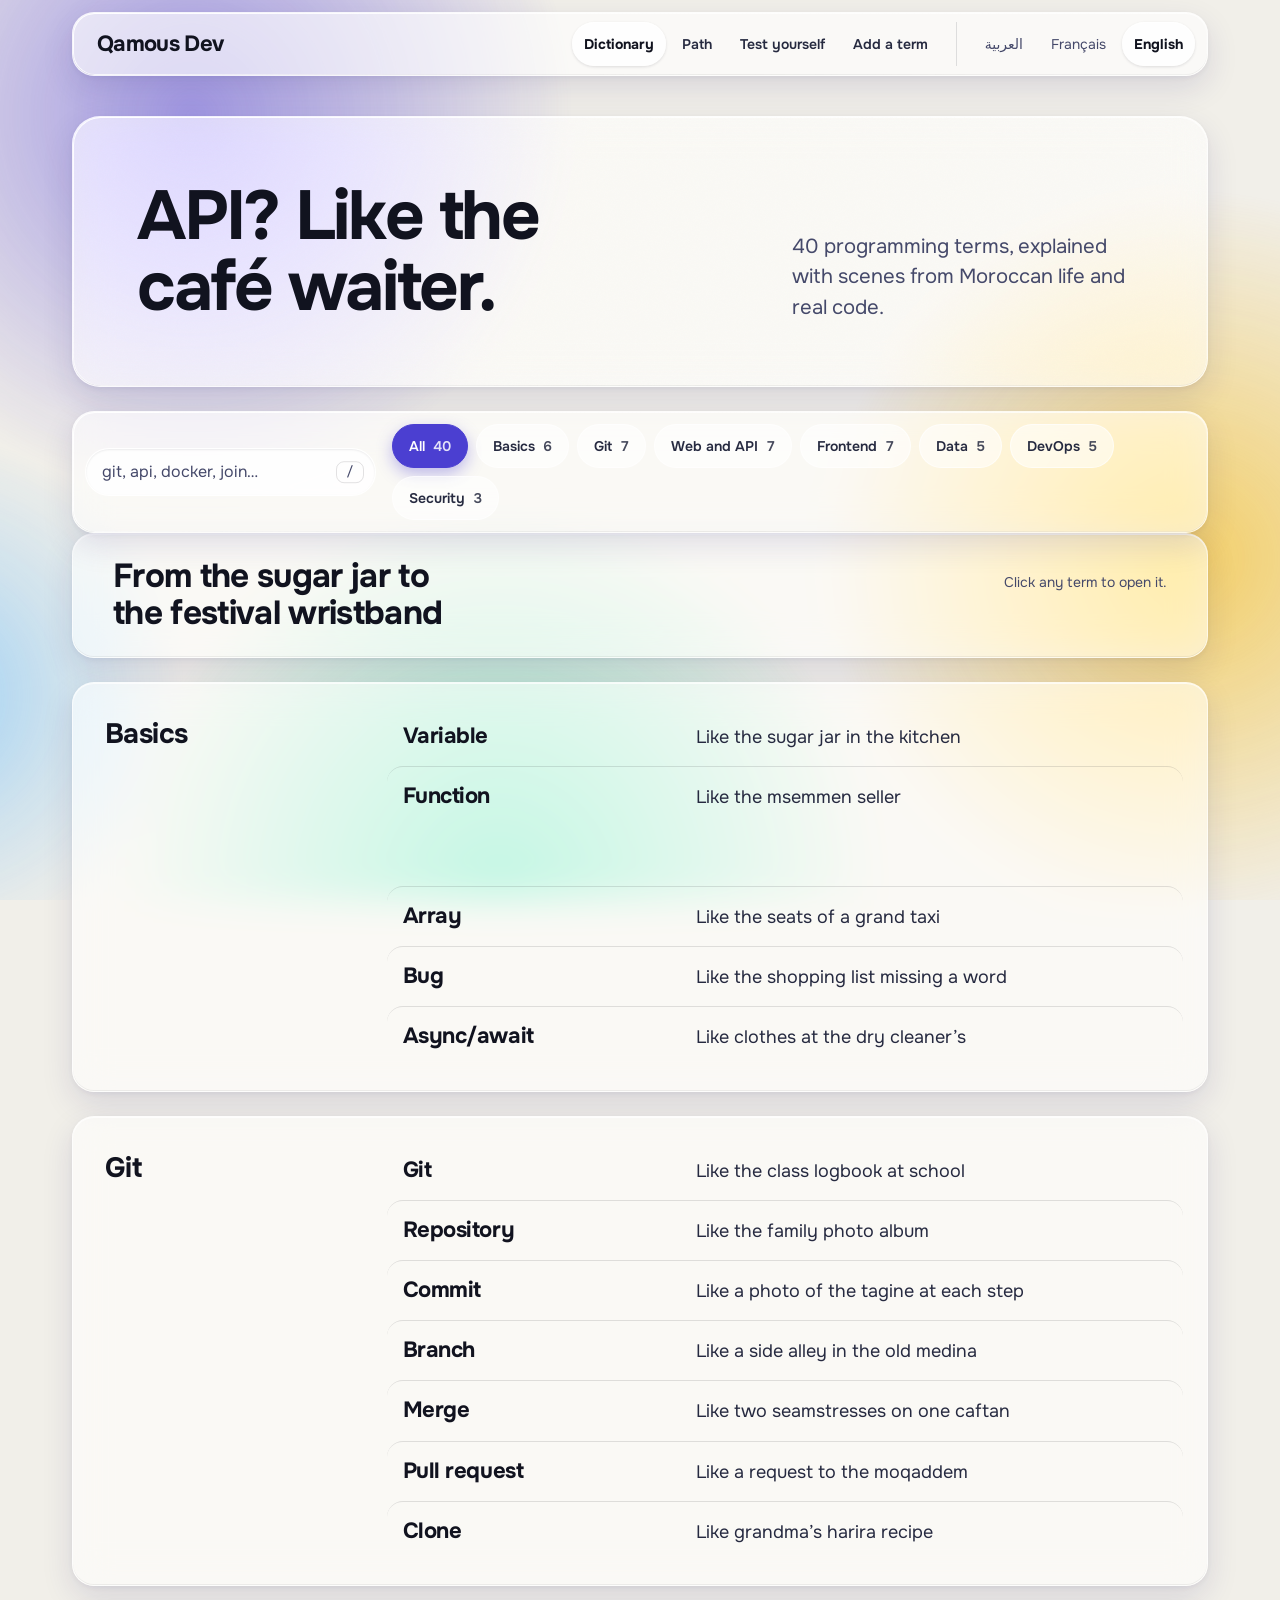
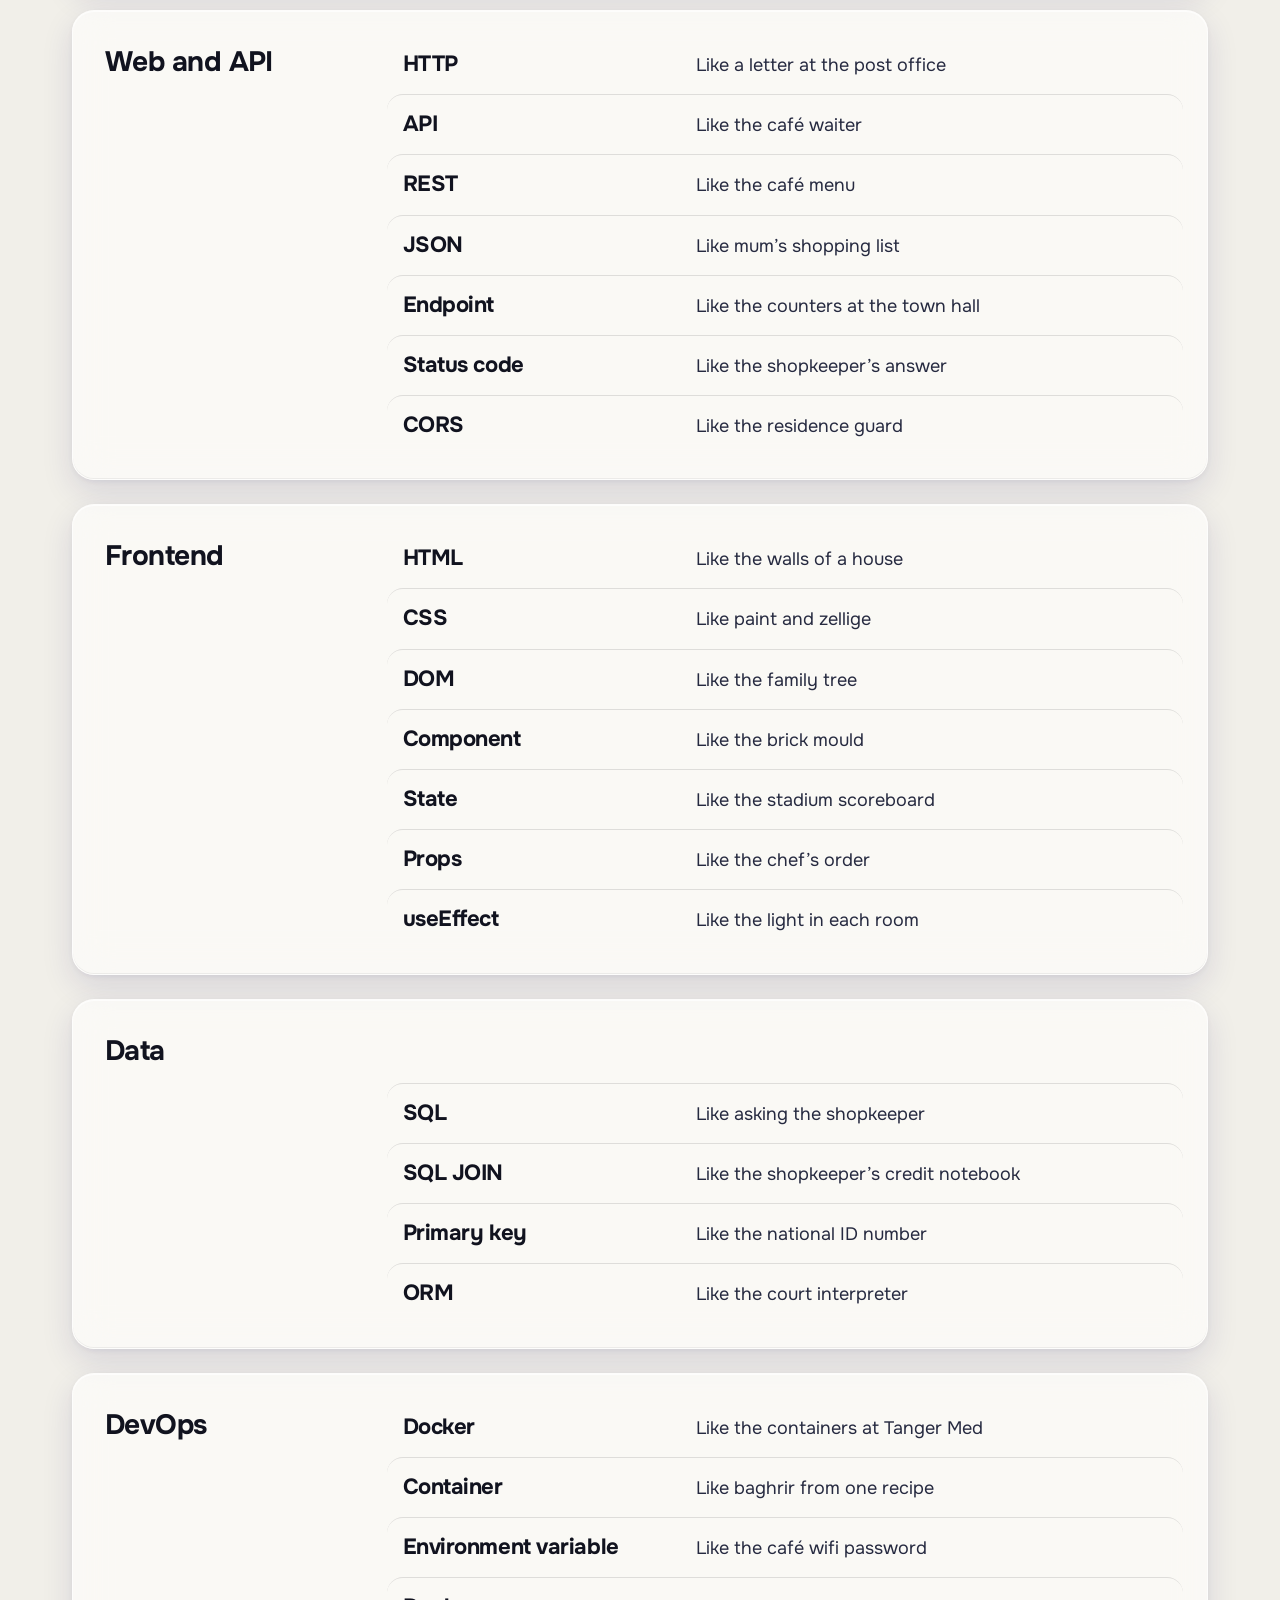
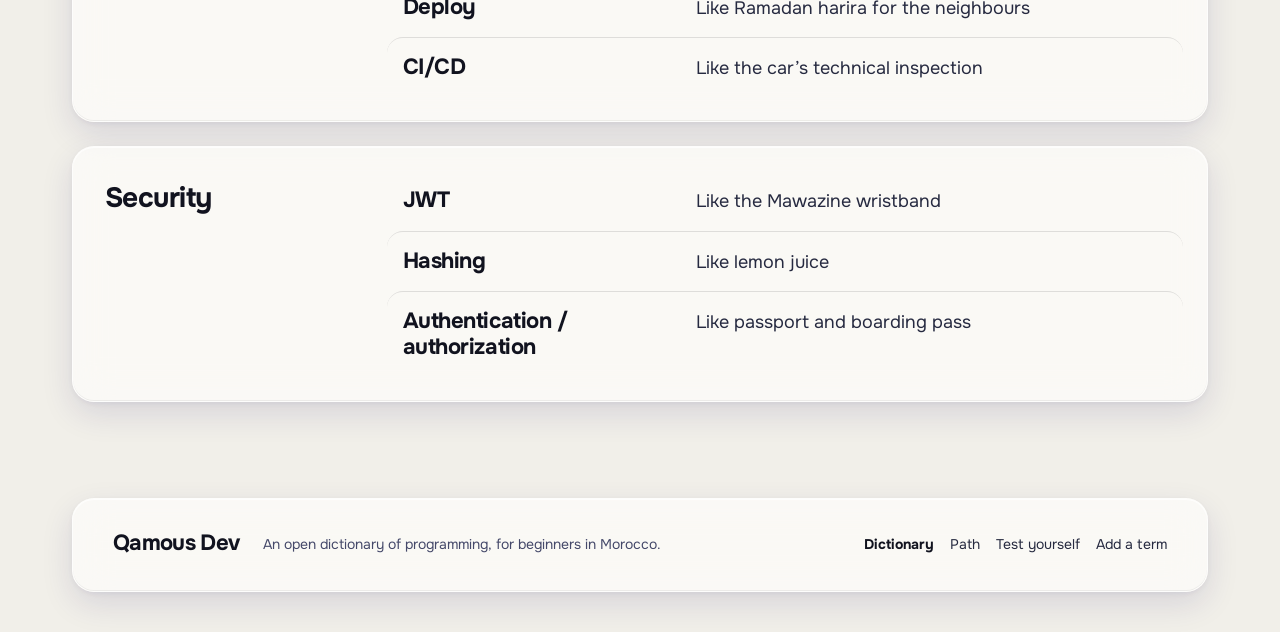
==== index.html @ 5e0e3612 "Glass design + smooth scroll" ====
<!doctype html>
<html lang="ar" dir="rtl">
<head>
  <meta charset="utf-8">
  <meta name="viewport" content="width=device-width, initial-scale=1">
  <title>Qamous Dev</title>
  <meta name="description" content="40 مفهومًا في البرمجة (Git وAPI وDocker وJWT وReact وSQL JOIN)، مشروحة بمشاهد من الحياة المغربية وبأمثلة قصيرة من الكود.">
  <link rel="canonical" href="https://elfarisssaid19.github.io/qamous-dev/">
  <link rel="alternate" hreflang="ar" href="https://elfarisssaid19.github.io/qamous-dev/ar/">
  <link rel="alternate" hreflang="fr" href="https://elfarisssaid19.github.io/qamous-dev/fr/">
  <link rel="alternate" hreflang="en" href="https://elfarisssaid19.github.io/qamous-dev/en/">
  <link rel="alternate" hreflang="x-default" href="https://elfarisssaid19.github.io/qamous-dev/">
  <meta property="og:site_name" content="Qamous Dev">
  <meta property="og:title" content="Qamous Dev">
  <meta property="og:url" content="https://elfarisssaid19.github.io/qamous-dev/">
  <script>
    (function () {
      var supported = ["ar","fr","en"], pick = 'ar';
      var prefs = navigator.languages && navigator.languages.length ? navigator.languages : [navigator.language || ''];
      for (var i = 0; i < prefs.length; i++) {
        var code = String(prefs[i]).slice(0, 2).toLowerCase();
        if (supported.indexOf(code) > -1) { pick = code; break; }
      }
      var page = location.protocol === 'file:' ? 'index.html' : '';
      location.replace(pick + '/' + page + location.search + location.hash);
    })();
  </script>
  <meta name="color-scheme" content="light dark">
  <meta name="theme-color" content="#f1efe9" media="(prefers-color-scheme: light)">
  <meta name="theme-color" content="#0a0c18" media="(prefers-color-scheme: dark)">
  <link href="https://fonts.googleapis.com/css2?family=IBM+Plex+Sans+Arabic:wght@400;600;700&family=JetBrains+Mono:wght@400&family=Onest:wght@400;600;700&display=swap" rel="stylesheet">
  <link rel="stylesheet" href="css/style.css">
</head>
<body class="pick">
  <div class="backdrop" aria-hidden="true">
    <span class="blob blob--majorelle"></span>
    <span class="blob blob--saffron"></span>
    <span class="blob blob--mint"></span>
    <span class="blob blob--sky"></span>
  </div>
  <main class="pick__main container">
    <div class="pick__card">
      <p class="wordmark"><bdi>Qamous Dev</bdi></p>
      <ul class="pick__langs">
        <li><a href="ar/" hreflang="ar" lang="ar" dir="rtl">العربية</a></li>
        <li><a href="fr/" hreflang="fr" lang="fr" dir="ltr">Français</a></li>
        <li><a href="en/" hreflang="en" lang="en" dir="ltr">English</a></li>
      </ul>
    </div>
  </main>
</body>
</html>
---- css/style.css ----
/* Qamous Dev, liquid glass theme.
   Layers, back to front: the animated Moroccan mesh (.backdrop), glass surfaces, solid code blocks.
   Every text block sits on glass or a solid surface; only large headings sit directly on the mesh. */

/* ---------- Tokens ---------- */
:root {
  color-scheme: light dark;

  --majorelle: #6050dc;
  --saffron: #f4b400;
  --mint: #3fcf9f;
  --sky: #59b7ff;

  --bg: #f1efe9;
  --ink: #11131f;
  --ink-2: #262a40;
  --muted: #45496a;
  --line: rgba(17, 19, 31, 0.12);

  --glass: rgba(255, 255, 255, 0.62);
  --glass-strong: rgba(255, 255, 255, 0.82);
  --glass-solid: #fbfaf7;
  --glass-border: rgba(255, 255, 255, 0.6);
  --rim-lit: rgba(255, 255, 255, 0.95);
  --rim-dim: rgba(255, 255, 255, 0.25);
  --inset-top: rgba(255, 255, 255, 0.7);
  --inset-bottom: rgba(17, 19, 31, 0.06);
  --shadow: 0 12px 32px rgba(36, 28, 110, 0.12), 0 2px 6px rgba(36, 28, 110, 0.06);
  --shadow-lift: 0 18px 44px rgba(36, 28, 110, 0.18), 0 4px 10px rgba(36, 28, 110, 0.08);
  --blur: 18px;
  --sat: 170%;

  --row-hover: rgba(255, 255, 255, 0.6);
  --row-open: rgba(255, 255, 255, 0.5);
  --chip: rgba(255, 255, 255, 0.55);
  --primary: #4b3fd1;
  --on-primary: #ffffff;
  --focus: #3a2fb8;
  --ok: #0a6646;
  --on-ok: #ffffff;
  --bad: #b42318;
  --meter-track: rgba(17, 19, 31, 0.1);

  --code-bg: #0f1222;
  --code-ink: #e8eaf6;
  --code-muted: #a3a9cc;
  --code-comment: #ffc83d;
  --code-rule: #272b47;
  --copied: #5fe0b0;

  --blob-opacity: 0.55;

  --font-body: "Onest", "IBM Plex Sans Arabic", ui-sans-serif, system-ui, sans-serif;
  --font-mono: "JetBrains Mono", ui-monospace, "SFMono-Regular", monospace;

  --space-3xs: 2px; --space-2xs: 4px; --space-xs: 8px; --space-sm: 12px; --space-md: 16px; --space-lg: 24px; --space-xl: 40px; --space-2xl: 64px; --space-3xl: 96px;
  --text-xs: 0.8125rem; --text-sm: 0.875rem; --text-md: 1rem; --text-lg: 1.125rem; --text-xl: 1.375rem; --text-2xl: 1.75rem;
  --text-display: clamp(2.5rem, 5.4vw, 5rem);
  --text-display-s: clamp(2rem, 3.6vw, 3.25rem);
  --text-section: clamp(1.75rem, 2.6vw, 2.5rem);
  --text-lead: clamp(1.0625rem, 0.4vw + 0.95rem, 1.3125rem);

  --radius-xl: 28px; --radius-lg: 22px; --radius-md: 16px; --radius-sm: 12px; --radius-pill: 999px;
  --container: 1200px; --gutter: 32px; --gap: 24px;
  --header-top: 12px; --header-h: 64px; --toolbar-h: 76px; --tabbar-h: 64px;
  --ease-out: cubic-bezier(0.16, 1, 0.3, 1); --ease-in-out: cubic-bezier(0.65, 0, 0.35, 1);
  --dur-micro: 120ms; --dur-short: 220ms;
}

@media (prefers-color-scheme: dark) {
  :root {
    --bg: #0a0c18;
    --ink: #f3f4fb;
    --ink-2: #dde0f0;
    --muted: #b6bad6;
    --line: rgba(255, 255, 255, 0.12);
    --glass: rgba(16, 18, 36, 0.6);
    --glass-strong: rgba(16, 18, 36, 0.82);
    --glass-solid: #151830;
    --glass-border: rgba(255, 255, 255, 0.14);
    --rim-lit: rgba(255, 255, 255, 0.45);
    --rim-dim: rgba(255, 255, 255, 0.06);
    --inset-top: rgba(255, 255, 255, 0.12);
    --inset-bottom: rgba(0, 0, 0, 0.25);
    --shadow: 0 14px 36px rgba(0, 0, 0, 0.45), 0 2px 6px rgba(0, 0, 0, 0.3);
    --shadow-lift: 0 20px 48px rgba(0, 0, 0, 0.55), 0 4px 10px rgba(0, 0, 0, 0.35);
    --row-hover: rgba(255, 255, 255, 0.07);
    --row-open: rgba(255, 255, 255, 0.05);
    --chip: rgba(255, 255, 255, 0.08);
    --primary: #a39cff;
    --on-primary: #0b0d1a;
    --focus: #ffc83d;
    --ok: #5fe0b0;
    --on-ok: #062a1e;
    --bad: #ff8a80;
    --meter-track: rgba(255, 255, 255, 0.12);
    --code-bg: #080a14;
    --code-rule: #20243d;
    --blob-opacity: 0.42;
  }
}

/* ---------- Base ---------- */
*, *::before, *::after { box-sizing: border-box; }
html, body { overflow-x: clip; }
html { scroll-padding-top: calc(var(--header-top) + var(--header-h) + var(--space-md)); -webkit-text-size-adjust: 100%; }
html:has(.page-dict) { scroll-padding-top: calc(var(--header-top) + var(--header-h) + var(--space-sm) + var(--toolbar-h) + var(--space-md)); }
body { margin: 0; min-height: 100dvh; background: var(--bg); color: var(--ink); font: 400 var(--text-md)/1.6 var(--font-body); -webkit-font-smoothing: antialiased; }
html[lang="ar"] body { line-height: 1.8; }
h1, h2, h3, p { margin: 0; }
h1, h2, h3 { font-weight: 700; line-height: 1.12; letter-spacing: -0.02em; overflow-wrap: break-word; min-width: 0; text-wrap: balance; }
html[lang="ar"] :is(h1, h2, h3) { letter-spacing: 0; line-height: 1.35; }
p { text-wrap: pretty; }
a { color: inherit; text-underline-offset: 0.18em; }
svg { display: block; }
button, input { font: inherit; color: inherit; }
[hidden] { display: none !important; }
::selection { background: color-mix(in srgb, var(--majorelle) 28%, transparent); }
:focus-visible { outline: 2px solid var(--focus); outline-offset: 3px; }
.container { width: 100%; max-width: var(--container); margin-inline: auto; padding-inline: var(--gutter); }
.visually-hidden { position: absolute; width: 1px; height: 1px; overflow: hidden; clip-path: inset(50%); white-space: nowrap; }

.skip { position: absolute; inset-inline-start: var(--space-md); top: -100px; z-index: 600; padding: var(--space-xs) var(--space-md); border-radius: var(--radius-sm); background: var(--glass-solid); color: var(--ink); }
.skip:focus-visible { top: var(--space-md); }

/* Lenis, from lenis.css 1.3.26 */
html.lenis, html.lenis body { height: auto; }
.lenis:not(.lenis-autoToggle).lenis-stopped { overflow: clip; }
.lenis [data-lenis-prevent] { overscroll-behavior: contain; }
.lenis.lenis-smooth { scroll-behavior: auto !important; }

/* ---------- The mesh ---------- */
.backdrop { position: fixed; inset: 0; z-index: -1; overflow: hidden; pointer-events: none; background: var(--bg); view-transition-name: backdrop; }
.blob { position: absolute; width: 62vmax; height: 62vmax; border-radius: 50%; opacity: var(--blob-opacity); translate: 0 calc(var(--parallax, 0px) * var(--depth, 0.1)); will-change: transform; animation: drift 46s var(--ease-in-out) infinite alternate; }
.blob--majorelle { top: -22vmax; inset-inline-start: -16vmax; --depth: -0.12; background: radial-gradient(circle, var(--majorelle) 0%, color-mix(in srgb, var(--majorelle) 45%, transparent) 38%, transparent 68%); }
.blob--saffron { top: 18vh; inset-inline-end: -24vmax; --depth: 0.18; background: radial-gradient(circle, var(--saffron) 0%, color-mix(in srgb, var(--saffron) 45%, transparent) 36%, transparent 66%); animation-duration: 54s; animation-delay: -18s; }
.blob--mint { bottom: -30vmax; inset-inline-start: 8vw; --depth: -0.08; background: radial-gradient(circle, var(--mint) 0%, color-mix(in srgb, var(--mint) 45%, transparent) 38%, transparent 68%); animation-duration: 60s; animation-delay: -30s; }
.blob--sky { top: 46vh; inset-inline-start: -28vmax; width: 44vmax; height: 44vmax; --depth: 0.24; background: radial-gradient(circle, var(--sky) 0%, color-mix(in srgb, var(--sky) 40%, transparent) 36%, transparent 66%); animation-duration: 40s; animation-delay: -9s; }
@keyframes drift {
  0% { transform: translate3d(0, 0, 0) scale(1); }
  50% { transform: translate3d(6vmax, 4vmax, 0) scale(1.08); }
  100% { transform: translate3d(-4vmax, 7vmax, 0) scale(0.96); }
}
/* While the page scrolls, the mesh holds still so the glass is not re-blurred twice per frame */
html.is-scrolling .blob { animation-play-state: paused; }

/* ---------- Glass ---------- */
:is(.nav, .toolbar__inner, .hero, .page-head, .qamous__top, .group, .empty, .progress, .path__stops > li, .quiz__scene, .quiz__choice, .steps__repo, .steps__list > li, .footer__row, .tabbar ul, .pick__card) {
  position: relative;
  isolation: isolate;
  background: var(--glass);
  -webkit-backdrop-filter: blur(var(--blur)) saturate(var(--sat));
  backdrop-filter: blur(var(--blur)) saturate(var(--sat));
  border: 1px solid var(--glass-border);
  box-shadow: var(--shadow), inset 0 1px 0 var(--inset-top), inset 0 -1px 0 var(--inset-bottom);
}
/* The rim of light: a masked 1px ring, lit at the top corner */
:is(.nav, .toolbar__inner, .hero, .page-head, .tabbar ul, .pick__card, .quiz__scene, .progress)::before {
  content: "";
  position: absolute;
  inset: 0;
  z-index: -1;
  border-radius: inherit;
  padding: 1px;
  background: linear-gradient(135deg, var(--rim-lit), var(--rim-dim) 38%, transparent 60%, var(--rim-dim));
  -webkit-mask: linear-gradient(#000 0 0) content-box, linear-gradient(#000 0 0);
  -webkit-mask-composite: xor;
  mask-composite: exclude;
  pointer-events: none;
}
/* Grain against banding, on the two largest panels only */
:is(.hero, .page-head)::after {
  content: "";
  position: absolute;
  inset: 0;
  z-index: -1;
  border-radius: inherit;
  opacity: 0.05;
  mix-blend-mode: overlay;
  background-image: url("data:image/svg+xml,%3Csvg xmlns='http://www.w3.org/2000/svg' width='140' height='140'%3E%3Cfilter id='n'%3E%3CfeTurbulence type='fractalNoise' baseFrequency='0.9' numOctaves='2' stitchTiles='stitch'/%3E%3C/filter%3E%3Crect width='100%25' height='100%25' filter='url(%23n)'/%3E%3C/svg%3E");
  pointer-events: none;
}

/* ---------- Header ---------- */
.site-header { position: sticky; top: var(--header-top); z-index: 300; margin-top: var(--header-top); view-transition-name: site-header; }
.nav { display: flex; align-items: center; justify-content: space-between; flex-wrap: wrap; gap: var(--space-xs) var(--space-lg); min-height: var(--header-h); padding-block: var(--space-xs); border-radius: var(--radius-lg); transition: background-color var(--dur-short) var(--ease-out), box-shadow var(--dur-short) var(--ease-out); }
.site-header .nav.container { max-width: calc(var(--container) - 2 * var(--gutter)); width: calc(100% - 2 * var(--gutter)); padding-inline: var(--space-lg) var(--space-sm); }
.site-header.is-scrolled .nav { background: var(--glass-strong); -webkit-backdrop-filter: blur(28px) saturate(180%); backdrop-filter: blur(28px) saturate(180%); box-shadow: var(--shadow-lift), inset 0 1px 0 var(--inset-top), inset 0 -1px 0 var(--inset-bottom); }
.wordmark { font-weight: 700; font-size: var(--text-xl); letter-spacing: -0.03em; line-height: 1; color: var(--ink); text-decoration: none; white-space: nowrap; }
a.wordmark:hover { color: var(--primary); }
.nav__rows { display: flex; align-items: center; gap: var(--space-md); min-width: 0; }
.nav__links, .langs { display: flex; align-items: center; gap: var(--space-2xs); margin: 0; padding: 0; list-style: none; }
.langs { padding-inline-start: var(--space-md); border-inline-start: 1px solid var(--line); }
.nav__links a, .langs a { display: inline-flex; align-items: center; min-height: 44px; padding-inline: var(--space-sm); border-radius: var(--radius-pill); color: var(--ink-2); font-size: var(--text-sm); font-weight: 600; text-decoration: none; white-space: nowrap; transition: background-color var(--dur-micro) var(--ease-out), color var(--dur-micro) var(--ease-out), transform var(--dur-micro) var(--ease-out); }
.langs a { font-weight: 400; color: var(--muted); }
.nav__links a:hover, .langs a:hover { background: var(--row-hover); color: var(--ink); }
.nav__links a[aria-current="page"], .langs a[aria-current="page"] { background: var(--glass-strong); color: var(--ink); font-weight: 700; box-shadow: inset 0 1px 0 var(--inset-top), 0 1px 3px rgba(17, 19, 31, 0.12); }
.nav__links a:active, .langs a:active { transform: scale(0.97); }

/* ---------- Main blocks ---------- */
main { display: grid; grid-template-columns: minmax(0, 1fr); gap: var(--space-lg); padding-block: var(--space-xl) var(--space-3xl); }

.hero { display: grid; grid-template-columns: minmax(0, 7fr) minmax(0, 4fr); align-items: end; gap: var(--space-lg) var(--space-xl); padding: clamp(var(--space-lg), 5vw, var(--space-2xl)); border-radius: var(--radius-xl); }
.hero__head { font-size: var(--text-display); line-height: 1.02; letter-spacing: -0.035em; }
html[lang="ar"] .hero__head { line-height: 1.3; letter-spacing: 0; }
.hero__lede { font-size: var(--text-lead); line-height: 1.5; color: var(--muted); }

.page-head { display: grid; gap: var(--space-md); justify-items: start; padding: clamp(var(--space-lg), 4vw, var(--space-xl)); border-radius: var(--radius-xl); }
.page-head__title { font-size: var(--text-display-s); line-height: 1.06; letter-spacing: -0.03em; max-width: 22ch; }
html[lang="ar"] .page-head__title { line-height: 1.35; letter-spacing: 0; }
.page-head__lede { font-size: var(--text-lead); color: var(--muted); max-width: 60ch; }
.page-head__lede code, .steps__list p code { font: 0.85em var(--font-mono); padding: 0 0.3em; border-radius: 6px; background: var(--chip); color: var(--ink); }

/* ---------- Dictionary ---------- */
.toolbar { position: sticky; top: calc(var(--header-top) + var(--header-h) + var(--space-sm)); z-index: 200; }
.toolbar__inner { display: flex; align-items: center; gap: var(--space-md); padding: var(--space-sm); border-radius: var(--radius-lg); }
.toolbar__inner.container { width: calc(100% - 2 * var(--gutter)); max-width: calc(var(--container) - 2 * var(--gutter)); padding: var(--space-sm); }
.search { flex: 0 1 19rem; min-width: 0; margin: 0; }
.search__label { position: absolute; width: 1px; height: 1px; overflow: hidden; clip-path: inset(50%); white-space: nowrap; }
.search__field { position: relative; }
.search input { width: 100%; min-height: 48px; padding-block: 0; padding-inline: var(--space-md) var(--space-2xl); border: 1px solid var(--glass-border); border-radius: var(--radius-pill); background: var(--glass-strong); color: var(--ink); font-size: var(--text-md); outline: 2px solid transparent; outline-offset: 2px; -webkit-appearance: none; appearance: none; box-shadow: inset 0 1px 2px rgba(17, 19, 31, 0.08); transition: background-color var(--dur-micro) var(--ease-out); }
.search input::placeholder { color: var(--muted); opacity: 1; }
.search input:hover { background: var(--glass-solid); }
.search input:focus-visible { outline-color: var(--focus); background: var(--glass-solid); }
.search input::-webkit-search-cancel-button { -webkit-appearance: none; appearance: none; }
.search__key { position: absolute; inset-inline-end: var(--space-sm); top: 50%; transform: translateY(-50%); min-width: 1.75rem; padding: var(--space-3xs) var(--space-xs); border: 1px solid var(--line); border-radius: 8px; font: var(--text-xs)/1.2 var(--font-mono); color: var(--muted); text-align: center; pointer-events: none; }
html:not(.js) .search__key, html:not(.js) .toolbar { display: none; }

.chips { display: flex; flex-wrap: wrap; gap: var(--space-xs); min-width: 0; margin: 0; padding: 0; border: 0; }
.chips input { position: absolute; opacity: 0; width: 1px; height: 1px; }
.chips label { display: inline-flex; align-items: center; gap: var(--space-xs); min-height: 44px; padding: 0 var(--space-md); border: 1px solid var(--glass-border); border-radius: var(--radius-pill); background: var(--chip); color: var(--ink-2); font-size: var(--text-sm); font-weight: 600; white-space: nowrap; cursor: pointer; transition: background-color var(--dur-micro) var(--ease-out), color var(--dur-micro) var(--ease-out), transform var(--dur-micro) var(--ease-out), box-shadow var(--dur-short) var(--ease-out); }
.chips label:hover { background: var(--glass-strong); transform: translateY(-1px); box-shadow: 0 6px 14px rgba(36, 28, 110, 0.12); }
.chips label:active { transform: scale(0.97); }
.chips input:checked + label { background: var(--primary); border-color: var(--primary); color: var(--on-primary); box-shadow: 0 6px 16px color-mix(in srgb, var(--primary) 35%, transparent); }
.chips input:focus-visible + label { outline: 2px solid var(--focus); outline-offset: 2px; }
.chips input:disabled + label { opacity: 0.55; cursor: not-allowed; }
.chip__n { font-variant-numeric: tabular-nums; opacity: 0.85; }

.qamous { display: grid; gap: var(--space-lg); }
.qamous__top { display: flex; flex-wrap: wrap; align-items: baseline; justify-content: space-between; gap: var(--space-sm) var(--space-xl); padding: var(--space-lg) var(--space-xl); border-radius: var(--radius-lg); }
.qamous__head { font-size: var(--text-section); max-width: 24ch; }
.qamous__status { font-size: var(--text-sm); color: var(--muted); }

.group { display: grid; grid-template-columns: minmax(0, 3fr) minmax(0, 9fr); column-gap: var(--gap); padding: var(--space-lg); border-radius: var(--radius-lg); }
.group__head { align-self: start; position: sticky; top: calc(var(--header-top) + var(--header-h) + var(--space-sm) + var(--toolbar-h) + var(--space-lg)); padding: var(--space-sm) var(--space-xs); font-size: var(--text-2xl); }
.group > .entry { grid-column: 2; }

.entry { border-radius: var(--radius-md); transition: background-color var(--dur-short) var(--ease-out); }
.entry + .entry { border-top: 1px solid var(--line); }
.entry[open] { background: var(--row-open); border-top-color: transparent; }
.entry[open] + .entry { border-top-color: transparent; }
.entry summary { display: grid; grid-template-columns: minmax(0, 4fr) minmax(0, 7fr); column-gap: var(--gap); align-items: baseline; padding: var(--space-md); border-radius: var(--radius-md); list-style: none; cursor: pointer; transition: background-color var(--dur-micro) var(--ease-out); }
.entry summary::-webkit-details-marker { display: none; }
.entry summary:hover { background: var(--row-hover); }
.entry summary:focus-visible { outline-offset: -2px; }
.entry__term { font-size: var(--text-xl); font-weight: 700; line-height: 1.2; letter-spacing: -0.02em; color: var(--ink); overflow-wrap: break-word; min-width: 0; }
html[lang="ar"] .entry__term { letter-spacing: 0; line-height: 1.5; }
.entry__en { display: block; margin-top: var(--space-3xs); font-size: var(--text-sm); font-weight: 400; letter-spacing: 0; color: var(--muted); }
html[dir="rtl"] .entry__en { text-align: right; }
.entry__scene { font-size: var(--text-lg); line-height: 1.4; color: var(--ink-2); overflow-wrap: break-word; min-width: 0; }
.check { display: inline-flex; vertical-align: middle; margin-inline-start: var(--space-xs); color: var(--ok); }
.check[hidden] { display: none; }

.entry:not([open]) > .entry__body { display: none; }
.entry__body { display: grid; grid-template-columns: minmax(0, 4fr) minmax(0, 7fr); column-gap: var(--gap); row-gap: var(--space-lg); padding: var(--space-2xs) var(--space-md) var(--space-lg); }
.js .entry[open] > .entry__body { animation: open-body 260ms var(--ease-out); }
@keyframes open-body { from { opacity: 0; transform: translateY(-6px); } }
.entry__words { display: grid; align-content: start; justify-items: start; gap: var(--space-md); }
.entry__like { font-size: var(--text-xl); font-weight: 600; line-height: 1.4; letter-spacing: -0.01em; color: var(--ink); }
html[lang="ar"] .entry__like { letter-spacing: 0; line-height: 1.8; }
.entry__text { color: var(--ink-2); line-height: 1.65; }
html[lang="ar"] .entry__text { line-height: 1.9; }
.entry__body .code { align-self: start; }

.got { display: inline-flex; align-items: center; gap: var(--space-xs); min-height: 44px; padding-inline: var(--space-sm) var(--space-md); border: 1px solid var(--glass-border); border-radius: var(--radius-pill); background: var(--chip); font-size: var(--text-sm); font-weight: 600; color: var(--ink-2); cursor: pointer; transition: background-color var(--dur-micro) var(--ease-out), transform var(--dur-micro) var(--ease-out); }
.got:hover { background: var(--glass-strong); }
.got:active { transform: scale(0.97); }
.got:has(input:checked) { background: color-mix(in srgb, var(--ok) 16%, var(--glass-strong)); border-color: color-mix(in srgb, var(--ok) 45%, transparent); }
.got input { width: 20px; height: 20px; margin: 0; accent-color: var(--ok); cursor: pointer; }
.got input:disabled { opacity: 0.55; cursor: not-allowed; }
html:not(.js) .got { display: none; }

.empty { display: grid; justify-items: start; gap: var(--space-md); padding: var(--space-xl); border-radius: var(--radius-lg); }
.empty__head { font-size: var(--text-2xl); font-weight: 700; line-height: 1.2; overflow-wrap: break-word; min-width: 0; }

/* ---------- Code: solid, never glass ---------- */
.code { display: grid; grid-template-columns: minmax(0, 1fr) auto; align-content: start; margin: 0; border: 1px solid var(--code-rule); border-radius: var(--radius-md); background: var(--code-bg); color: var(--code-ink); text-align: left; box-shadow: 0 10px 28px rgba(8, 10, 20, 0.28); }
.code figcaption { align-self: center; padding: var(--space-xs) var(--space-md); font-size: var(--text-sm); color: var(--code-muted); }
.code__copy { display: inline-flex; align-items: center; gap: var(--space-2xs); min-height: 44px; margin: var(--space-2xs); padding: 0 var(--space-md); border: 1px solid var(--code-rule); border-radius: var(--radius-pill); background: rgba(255, 255, 255, 0.04); color: var(--code-ink); font-size: var(--text-sm); font-weight: 600; white-space: nowrap; cursor: pointer; transition: background-color var(--dur-micro) var(--ease-out), transform var(--dur-micro) var(--ease-out), border-color var(--dur-micro) var(--ease-out); }
.code__copy:hover { background: rgba(255, 255, 255, 0.1); }
.code__copy:active { transform: scale(0.96); }
.code__copy:focus-visible { outline: 2px solid var(--code-comment); outline-offset: 2px; }
.code__copy:disabled { opacity: 0.55; cursor: not-allowed; }
.code__copy.is-done { border-color: var(--copied); color: var(--copied); background: rgba(95, 224, 176, 0.12); animation: pop var(--dur-short) var(--ease-out); }
html:not(.js) .code__copy { display: none; }
html:not(.js) .code figcaption { grid-column: 1 / -1; }
.code pre { grid-column: 1 / -1; margin: 0; padding: var(--space-md); border-top: 1px solid var(--code-rule); white-space: pre-wrap; overflow-wrap: break-word; font: var(--text-sm)/1.7 var(--font-mono); tab-size: 2; }
.code pre:focus-visible { outline: 2px solid var(--code-comment); outline-offset: -2px; }
.code .c { color: var(--code-comment); }
.code .s { color: var(--code-muted); }

/* ---------- Buttons ---------- */
.btn { display: inline-flex; align-items: center; gap: var(--space-xs); min-height: 48px; padding: 0 var(--space-lg); border: 1px solid var(--primary); border-radius: var(--radius-pill); background: var(--primary); color: var(--on-primary); font-weight: 700; white-space: nowrap; cursor: pointer; box-shadow: 0 8px 20px color-mix(in srgb, var(--primary) 30%, transparent); transition: transform var(--dur-micro) var(--ease-out), box-shadow var(--dur-short) var(--ease-out), filter var(--dur-micro) var(--ease-out); }
.btn:hover { transform: translateY(-1px); filter: brightness(1.08); box-shadow: 0 12px 26px color-mix(in srgb, var(--primary) 38%, transparent); }
.btn:active { transform: scale(0.97); }
.btn:disabled { opacity: 0.55; cursor: not-allowed; transform: none; }
.btn--quiet { background: var(--chip); border-color: var(--glass-border); color: var(--ink); box-shadow: none; }
.btn--quiet:hover { background: var(--glass-strong); filter: none; box-shadow: none; }

/* ---------- Path ---------- */
.path { display: grid; gap: var(--space-lg); }
.progress { display: grid; gap: var(--space-sm); padding: var(--space-lg) var(--space-xl); border-radius: var(--radius-lg); }
.progress__text { font-size: var(--text-2xl); font-weight: 700; line-height: 1.2; font-variant-numeric: tabular-nums; }
.progress__how { color: var(--muted); max-width: 60ch; }
.meter { height: 10px; border-radius: var(--radius-pill); background: var(--meter-track); overflow: hidden; }
.meter__fill { display: block; height: 100%; border-radius: inherit; background: linear-gradient(90deg, var(--saffron), var(--mint)); transform: scaleX(0); transform-origin: left center; transition: transform 900ms var(--ease-out); }
html[dir="rtl"] .meter__fill { transform-origin: right center; background: linear-gradient(270deg, var(--saffron), var(--mint)); }
html:not(.js) .progress { display: none; }
.path__head { padding-top: var(--space-md); font-size: var(--text-section); max-width: 24ch; }
.path__stops { display: grid; gap: var(--space-md); margin: 0; padding: 0; list-style: none; counter-reset: stop; }
.path__stops > li { counter-increment: stop; display: grid; grid-template-columns: 3.5rem minmax(0, 4fr) minmax(0, 7fr); column-gap: var(--gap); row-gap: var(--space-2xs); align-items: center; padding: var(--space-lg); border-radius: var(--radius-lg); transition: transform var(--dur-short) var(--ease-out), box-shadow var(--dur-short) var(--ease-out), opacity 640ms var(--ease-out); }
.path__stops > li:hover { transform: translateY(-3px); box-shadow: var(--shadow-lift), inset 0 1px 0 var(--inset-top), inset 0 -1px 0 var(--inset-bottom); }
.path__stops > li::before { content: counter(stop); grid-row: 1 / span 2; display: grid; place-items: center; width: 3rem; height: 3rem; border-radius: 50%; background: var(--glass-strong); font-size: var(--text-xl); font-weight: 700; font-variant-numeric: tabular-nums; box-shadow: inset 0 1px 0 var(--inset-top); }
.path__stops h3 { grid-column: 2; font-size: var(--text-xl); }
.stop__count { grid-column: 2; font-size: var(--text-sm); color: var(--muted); font-variant-numeric: tabular-nums; }
.stop__count:empty { display: none; }
.path__stops ul { grid-column: 3; grid-row: 1 / span 2; display: flex; flex-wrap: wrap; gap: var(--space-xs); margin: 0; padding: 0; list-style: none; }
.path__stops ul a { display: inline-flex; align-items: center; min-height: 44px; padding-inline: var(--space-md); border: 1px solid var(--glass-border); border-radius: var(--radius-pill); background: var(--chip); font-weight: 600; color: var(--ink); text-decoration: none; transition: background-color var(--dur-micro) var(--ease-out), transform var(--dur-micro) var(--ease-out); }
.path__stops ul a:hover { background: var(--glass-strong); transform: translateY(-1px); }
.path__stops ul a:active { transform: scale(0.97); }
.path__stops .check { margin-inline-start: var(--space-2xs); }

/* ---------- Quiz ---------- */
.quiz__score { font-size: var(--text-xl); font-weight: 700; font-variant-numeric: tabular-nums; }
.quiz__score:empty { display: none; }
.js .quiz__nojs { display: none; }
.quiz__nojs { padding: var(--space-lg); border-radius: var(--radius-lg); background: var(--glass-strong); font-size: var(--text-lead); color: var(--ink); }
.quiz__card { display: grid; grid-template-columns: minmax(0, 5fr) minmax(0, 6fr); column-gap: var(--gap); row-gap: var(--space-md); align-items: start; }
.quiz__card[hidden] { display: none; }
.quiz__scene { grid-row: 1 / span 3; display: flex; align-items: center; min-height: 16rem; padding: var(--space-xl); border-radius: var(--radius-xl); font-size: var(--text-section); font-weight: 700; line-height: 1.15; letter-spacing: -0.02em; overflow-wrap: break-word; min-width: 0; }
html[lang="ar"] .quiz__scene { letter-spacing: 0; line-height: 1.5; }
.quiz__choices { grid-column: 2; display: grid; gap: var(--space-sm); margin: 0; padding: 0; list-style: none; }
.quiz__choice { display: flex; align-items: center; justify-content: space-between; gap: var(--space-xs); width: 100%; min-height: 52px; padding: 0 var(--space-lg); border-radius: var(--radius-md); color: var(--ink); font-size: var(--text-md); font-weight: 600; line-height: 1.25; white-space: nowrap; text-align: start; cursor: pointer; transition: transform var(--dur-short) var(--ease-out), box-shadow var(--dur-short) var(--ease-out), background-color var(--dur-micro) var(--ease-out); }
.quiz__choice:hover { transform: translateY(-2px); background: var(--glass-strong); box-shadow: var(--shadow-lift), inset 0 1px 0 var(--inset-top); }
.quiz__choice:active { transform: scale(0.98); }
.quiz__choice:focus-visible { outline: 2px solid var(--focus); outline-offset: 3px; }
.quiz__choice[aria-disabled="true"] { cursor: default; }
.quiz__choice[aria-disabled="true"]:hover { transform: none; background: var(--glass); box-shadow: var(--shadow), inset 0 1px 0 var(--inset-top); }
.quiz__choice.is-right, .quiz__choice.is-right:hover { background: var(--ok); border-color: var(--ok); color: var(--on-ok); animation: pop 320ms var(--ease-out); }
.quiz__choice.is-wrong, .quiz__choice.is-wrong:hover { border-color: var(--bad); color: var(--muted); text-decoration: line-through; text-decoration-color: var(--bad); animation: shake 360ms var(--ease-out); }
.quiz__choice svg { flex-shrink: 0; }
.quiz__feedback { grid-column: 2; min-height: 1lh; padding-inline: var(--space-xs); font-size: var(--text-lead); font-weight: 600; color: var(--ink); }
.quiz__card .btn { grid-column: 2; justify-self: start; }
@keyframes pop { 0% { transform: scale(0.96); } 60% { transform: scale(1.03); } 100% { transform: scale(1); } }
@keyframes shake { 0%, 100% { translate: 0; } 20% { translate: -6px; } 40% { translate: 5px; } 60% { translate: -3px; } 80% { translate: 2px; } }

/* ---------- Add a term ---------- */
.steps { display: grid; grid-template-columns: minmax(0, 6fr) minmax(0, 5fr); column-gap: var(--gap); row-gap: var(--space-lg); align-items: start; }
.steps__repo { grid-column: 1 / -1; padding: var(--space-md) var(--space-lg); border-radius: var(--radius-lg); font-size: var(--text-lead); color: var(--ink-2); }
.steps__repo a { color: var(--primary); font-weight: 700; text-decoration-thickness: 2px; overflow-wrap: anywhere; }
.steps__repo a:hover { text-decoration-thickness: 3px; }
.steps__list { display: grid; gap: var(--space-md); margin: 0; padding: 0; list-style: none; counter-reset: step; }
.steps__list > li { counter-increment: step; display: grid; grid-template-columns: 3rem minmax(0, 1fr); column-gap: var(--space-md); row-gap: var(--space-sm); padding: var(--space-lg); border-radius: var(--radius-lg); transition: transform var(--dur-short) var(--ease-out), box-shadow var(--dur-short) var(--ease-out), opacity 640ms var(--ease-out); }
.steps__list > li:hover { transform: translateY(-3px); box-shadow: var(--shadow-lift), inset 0 1px 0 var(--inset-top), inset 0 -1px 0 var(--inset-bottom); }
.steps__list > li::before { content: counter(step); grid-row: 1 / span 2; display: grid; place-items: center; width: 2.5rem; height: 2.5rem; border-radius: 50%; background: var(--primary); color: var(--on-primary); font-weight: 700; font-variant-numeric: tabular-nums; }
.steps__list p { align-self: center; font-size: var(--text-lg); line-height: 1.5; color: var(--ink); }
html[lang="ar"] .steps__list p { line-height: 1.8; }
.cmd { justify-self: start; max-width: 100%; padding: var(--space-xs) var(--space-sm); border-radius: var(--radius-sm); background: var(--code-bg); color: var(--code-ink); font: var(--text-sm)/1.5 var(--font-mono); overflow-wrap: anywhere; }
.steps .code--wide { position: sticky; top: calc(var(--header-top) + var(--header-h) + var(--space-lg)); }

/* ---------- Footer ---------- */
.footer { padding-bottom: var(--space-xl); }
.footer__row { display: grid; grid-template-columns: auto minmax(0, 1fr) auto; align-items: center; gap: var(--space-lg); padding: var(--space-lg) var(--space-xl); border-radius: var(--radius-lg); }
.footer__line { color: var(--muted); font-size: var(--text-sm); }
.footer__links { display: flex; flex-wrap: wrap; gap: var(--space-2xs) var(--space-md); margin: 0; padding: 0; list-style: none; font-size: var(--text-sm); }
.footer__links a { display: inline-flex; align-items: center; min-height: 44px; color: var(--ink-2); text-decoration: none; }
.footer__links a:hover { color: var(--primary); text-decoration: underline; }
.footer__links a[aria-current="page"] { color: var(--ink); font-weight: 700; }

/* ---------- Bottom tab bar, small screens ---------- */
.tabbar { display: none; view-transition-name: tabbar; }
.tabbar ul { display: flex; justify-content: space-around; margin: 0; padding: var(--space-2xs); border-radius: var(--radius-lg); list-style: none; }
.tabbar a { display: flex; flex-direction: column; align-items: center; justify-content: center; gap: var(--space-3xs); min-height: calc(var(--tabbar-h) - 2 * var(--space-2xs)); padding-inline: var(--space-xs); border-radius: var(--radius-md); color: var(--muted); font-size: 0.75rem; font-weight: 600; line-height: 1.2; white-space: nowrap; text-decoration: none; transition: background-color var(--dur-micro) var(--ease-out), color var(--dur-micro) var(--ease-out), transform var(--dur-micro) var(--ease-out); }
.tabbar a:hover { color: var(--ink); }
.tabbar a:active { transform: scale(0.95); }
.tabbar a[aria-current="page"] { background: var(--glass-strong); color: var(--ink); box-shadow: inset 0 1px 0 var(--inset-top), 0 1px 3px rgba(17, 19, 31, 0.12); }
.tabbar a[aria-current="page"] svg { color: var(--primary); }
.tabbar a:focus-visible { outline-offset: -2px; }

/* ---------- Root language picker ---------- */
.pick main { display: grid; min-height: 100dvh; place-items: center; padding-block: var(--space-xl); }
.pick__card { display: grid; gap: var(--space-lg); justify-items: center; padding: var(--space-xl) var(--space-2xl); border-radius: var(--radius-xl); }
.pick__langs { display: flex; flex-wrap: wrap; justify-content: center; gap: var(--space-sm); margin: 0; padding: 0; list-style: none; }
.pick__langs a { display: inline-flex; align-items: center; min-height: 52px; padding-inline: var(--space-lg); border: 1px solid var(--glass-border); border-radius: var(--radius-pill); background: var(--glass-strong); font-size: var(--text-xl); font-weight: 700; color: var(--ink); text-decoration: none; }
.pick__langs a:hover { color: var(--primary); }

/* ---------- Reveal on scroll, turned on by js/app.js ---------- */
.reveal-on [data-reveal] { transition-property: opacity, transform, box-shadow; transition-duration: 640ms, 640ms, var(--dur-short); transition-timing-function: var(--ease-out); transition-delay: var(--d, 0ms), var(--d, 0ms), 0ms; }
.reveal-on [data-reveal]:not(.is-in) { opacity: 0; transform: translateY(18px); }

/* ---------- Page transitions, where cross-document View Transitions exist ---------- */
@media (prefers-reduced-motion: no-preference) {
  @view-transition { navigation: auto; }
}
::view-transition-old(root) { animation: vt-out 200ms var(--ease-in-out) both; }
::view-transition-new(root) { animation: vt-in 380ms var(--ease-out) both; }
::view-transition-group(site-header), ::view-transition-group(tabbar), ::view-transition-group(backdrop) { animation-duration: 0s; }
@keyframes vt-out { to { opacity: 0; transform: translateY(-8px); } }
@keyframes vt-in { from { opacity: 0; transform: translateY(12px); } }

/* ---------- Responsive ---------- */
@media (max-width: 70rem) {
  .hero { grid-template-columns: minmax(0, 1fr); }
  .toolbar__inner { flex-wrap: wrap; gap: var(--space-sm); }
  .search { flex-basis: 100%; }
  .chips { flex-wrap: nowrap; overflow-x: auto; scrollbar-width: none; margin-inline: calc(-1 * var(--space-sm)); padding-inline: var(--space-sm); }
  .group { grid-template-columns: minmax(0, 1fr); }
  .group__head { position: static; padding-bottom: var(--space-md); }
  .group > .entry { grid-column: 1; }
  .quiz__card, .steps { grid-template-columns: minmax(0, 1fr); }
  .quiz__scene { grid-row: auto; min-height: 0; }
  .quiz__choices, .quiz__feedback, .quiz__card .btn { grid-column: 1; }
  .steps .code--wide { position: static; }
  .footer__row { grid-template-columns: minmax(0, 1fr); gap: var(--space-sm); }
}

@media (max-width: 60rem) {
  :root { --blur: 10px; --gutter: 16px; --gap: 16px; --header-top: 8px; --header-h: 56px; }
  .nav__links { display: none; }
  .langs { padding-inline-start: 0; border-inline-start: 0; }
  .site-header .nav.container { padding-inline: var(--space-md) var(--space-2xs); }
  .site-header.is-scrolled .nav { -webkit-backdrop-filter: blur(16px) saturate(170%); backdrop-filter: blur(16px) saturate(170%); }
  .tabbar { display: block; position: fixed; inset-inline: var(--space-xs); bottom: calc(var(--space-xs) + env(safe-area-inset-bottom)); z-index: 300; }
  body { padding-bottom: calc(var(--tabbar-h) + var(--space-md) + env(safe-area-inset-bottom)); }
  main { padding-block: var(--space-lg) var(--space-xl); gap: var(--space-md); }
  .path__stops > li { grid-template-columns: 3rem minmax(0, 1fr); }
  .path__stops ul { grid-column: 2; grid-row: auto; padding-top: var(--space-xs); }
  .blob { animation-duration: 70s; }
}

@media (max-width: 44rem) {
  :root { --radius-xl: 22px; --radius-lg: 18px; }
  .wordmark { font-size: var(--text-lg); }
  .nav { column-gap: var(--space-sm); }
  .langs { gap: 0; }
  .langs a { padding-inline: var(--space-xs); }
  .hero, .page-head { padding: var(--space-lg); }
  .qamous__top, .progress, .footer__row { padding: var(--space-md) var(--space-lg); }
  .group { padding: var(--space-xs); }
  .group__head { padding: var(--space-sm) var(--space-sm) var(--space-xs); }
  .entry summary { grid-template-columns: minmax(0, 1fr); row-gap: var(--space-2xs); padding: var(--space-sm); }
  .entry__body { grid-template-columns: minmax(0, 1fr); padding-inline: var(--space-sm); }
  .path__stops > li, .steps__list > li { padding: var(--space-md); column-gap: var(--space-sm); }
  .path__stops > li { grid-template-columns: 2.75rem minmax(0, 1fr); }
  .path__stops > li::before { width: 2.5rem; height: 2.5rem; font-size: var(--text-lg); }
  .steps__list > li { grid-template-columns: 2.5rem minmax(0, 1fr); }
  .quiz__scene { padding: var(--space-lg); }
  .quiz__choice { padding-inline: var(--space-md); }
}

@media (max-width: 24rem) {
  .tabbar ul { justify-content: space-between; padding-inline: var(--space-2xs); }
  .tabbar a { padding-inline: var(--space-2xs); font-size: 0.6875rem; }
  .wordmark { font-size: var(--text-lg); }
  .nav { column-gap: var(--space-sm); }
  .langs { gap: 0; }
  .langs a { padding-inline: var(--space-xs); }
  .quiz__choice { font-size: var(--text-sm); }
}

/* ---------- Fallbacks ---------- */
@supports not ((backdrop-filter: blur(1px)) or (-webkit-backdrop-filter: blur(1px))) {
  :root { --glass: rgba(255, 255, 255, 0.9); --glass-strong: rgba(255, 255, 255, 0.96); }
  @media (prefers-color-scheme: dark) { :root { --glass: rgba(18, 21, 40, 0.92); --glass-strong: rgba(18, 21, 40, 0.97); } }
}

@media (prefers-reduced-transparency: reduce) {
  :root { --glass: var(--glass-solid); --glass-strong: var(--glass-solid); --chip: var(--bg); --row-hover: var(--bg); --row-open: var(--bg); }
  :is(.nav, .toolbar__inner, .hero, .page-head, .qamous__top, .group, .empty, .progress, .path__stops > li, .quiz__scene, .quiz__choice, .steps__repo, .steps__list > li, .footer__row, .tabbar ul, .pick__card),
  .site-header.is-scrolled .nav { -webkit-backdrop-filter: none; backdrop-filter: none; }
  :is(.hero, .page-head)::after { display: none; }
  .blob { opacity: calc(var(--blob-opacity) * 0.5); }
}

@media (prefers-reduced-motion: reduce) {
  *, *::before, *::after { animation-duration: 0.01ms !important; animation-iteration-count: 1 !important; transition-duration: 0.01ms !important; scroll-behavior: auto !important; }
  .blob { animation: none; translate: none; }
  .reveal-on [data-reveal]:not(.is-in) { opacity: 1; transform: none; }
}
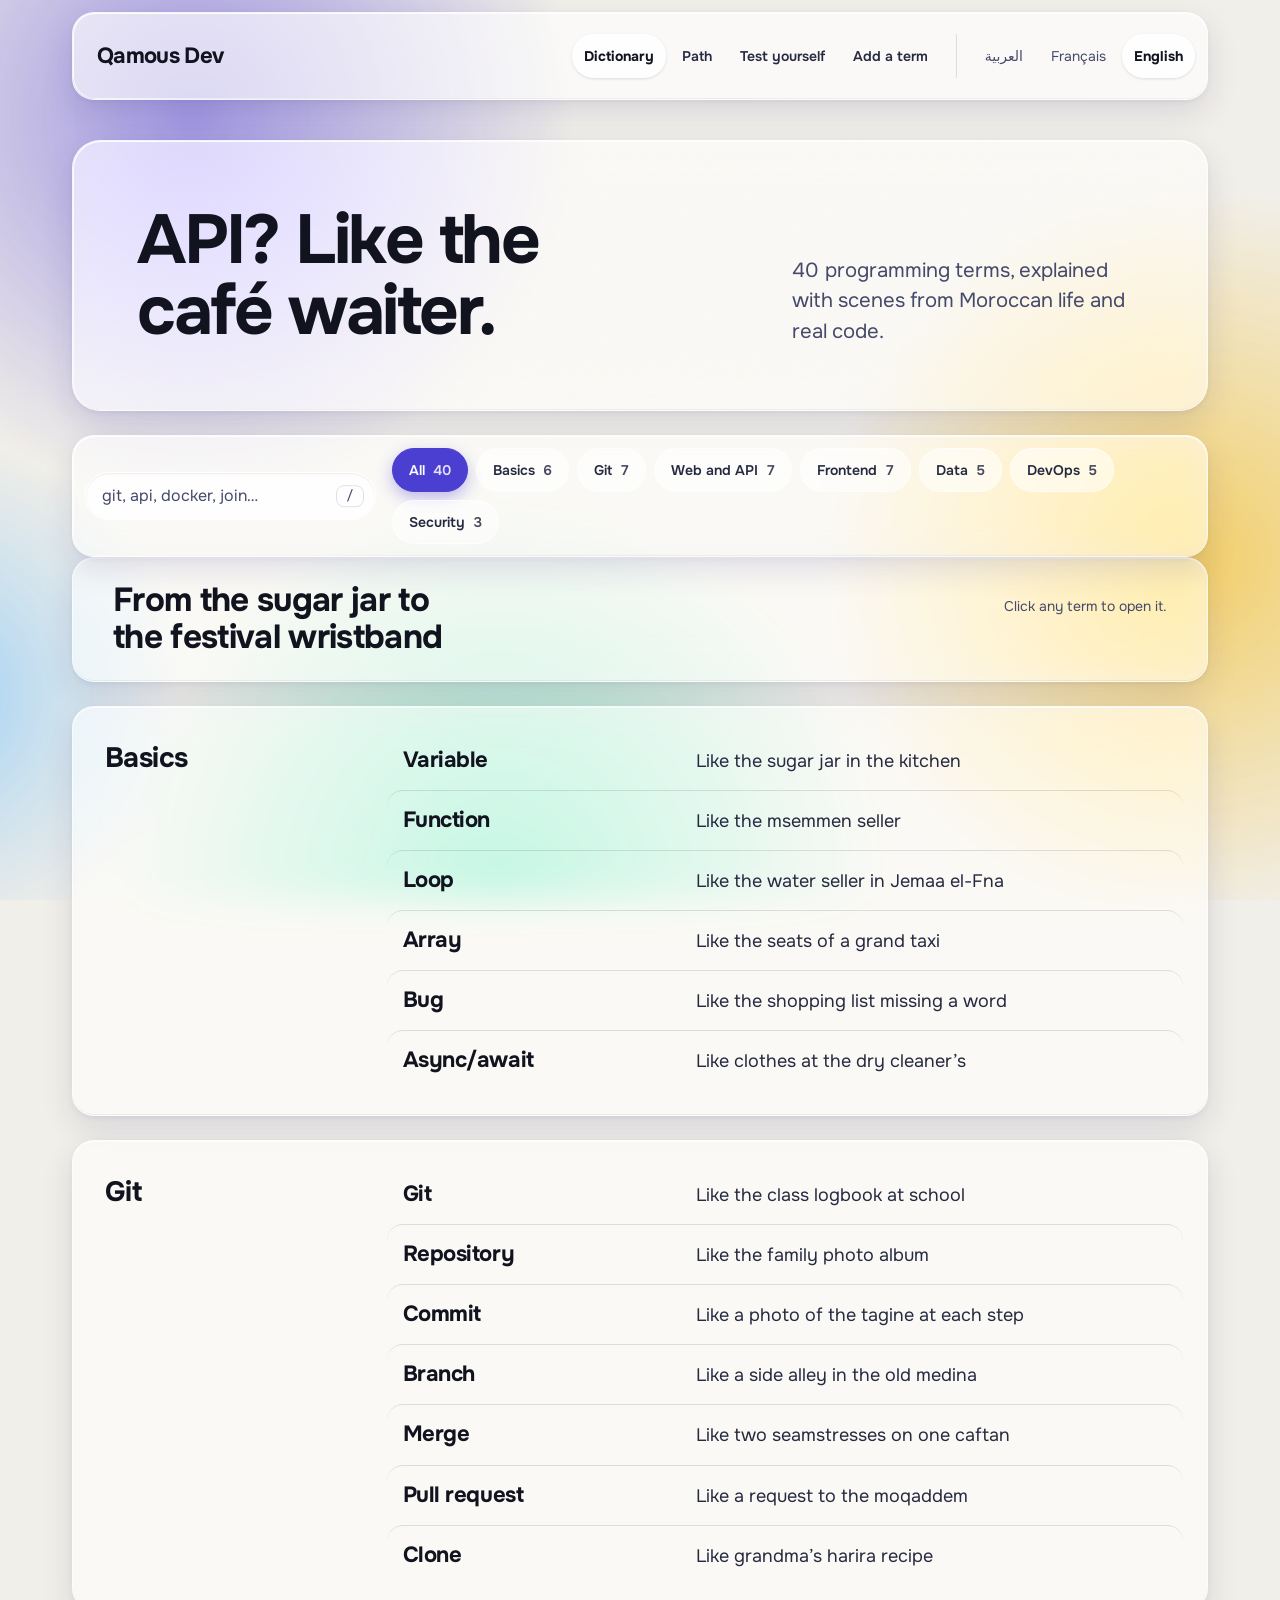
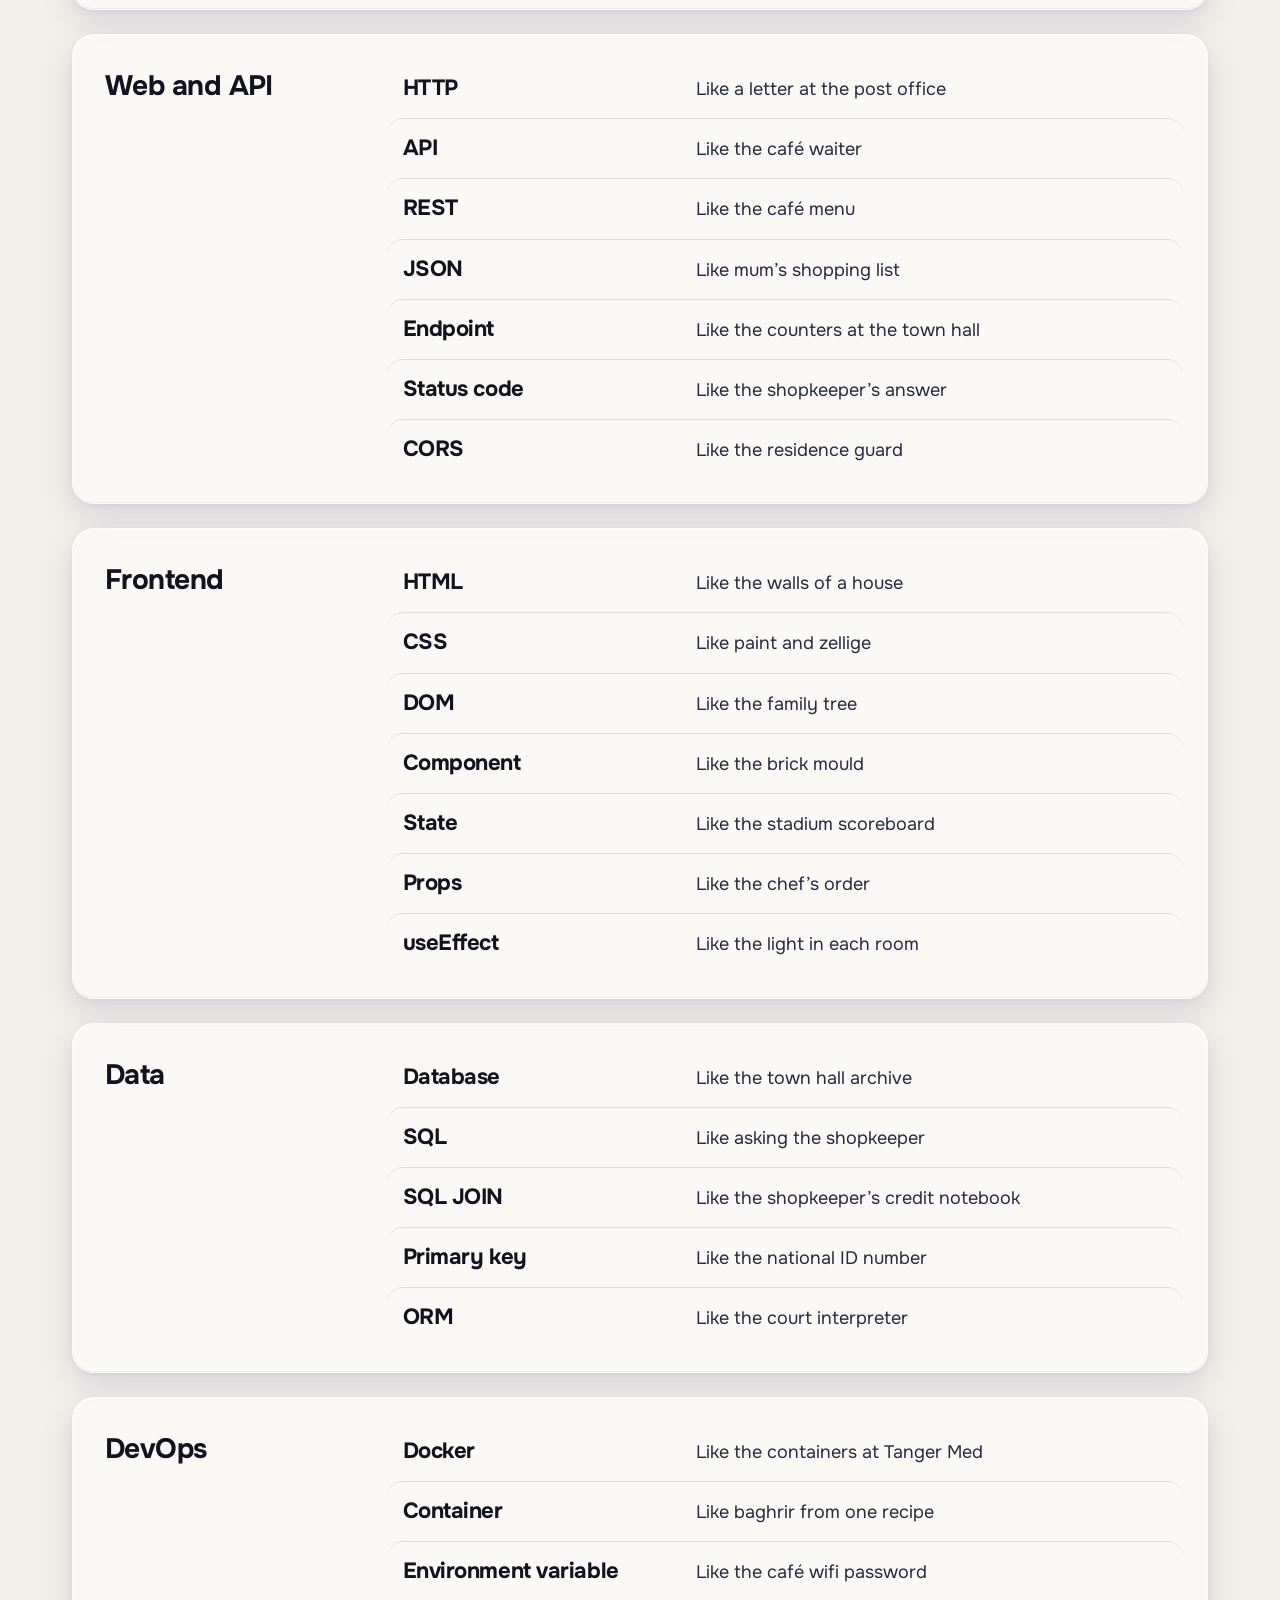
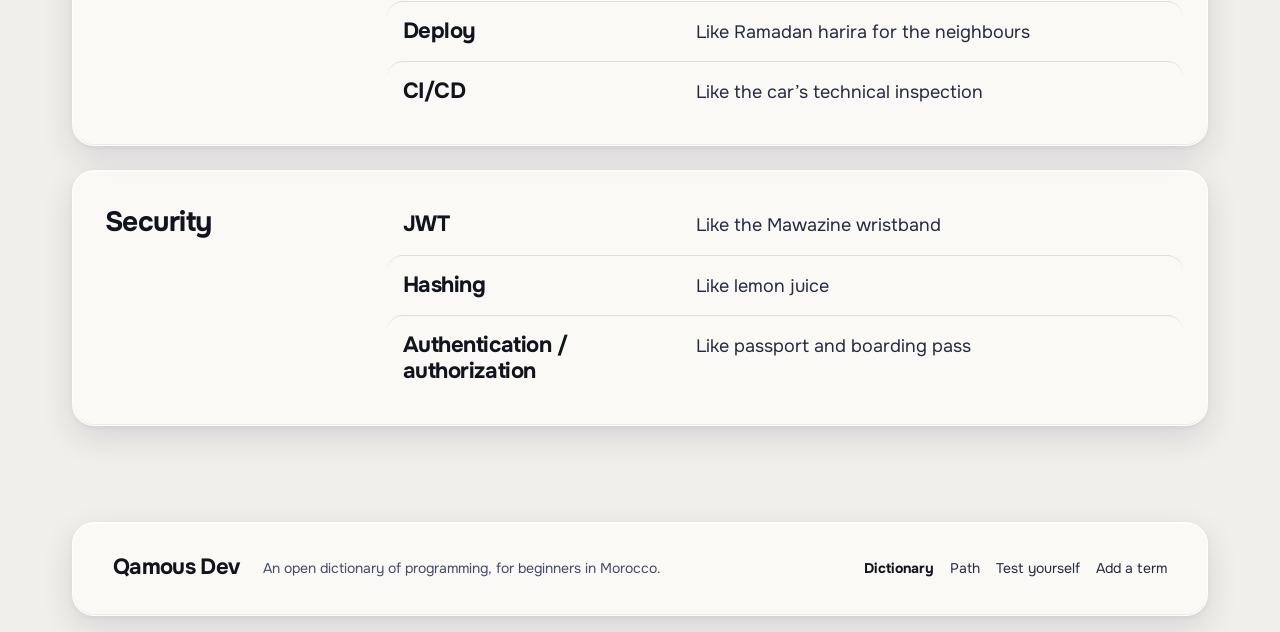
==== commit e6843bd2: "Smooth scroll + magic motion" ====
--- a/index.html
+++ b/index.html
@@ -29,6 +29,7 @@
   <meta name="theme-color" content="#f1efe9" media="(prefers-color-scheme: light)">
   <meta name="theme-color" content="#0a0c18" media="(prefers-color-scheme: dark)">
   <link href="https://fonts.googleapis.com/css2?family=IBM+Plex+Sans+Arabic:wght@400;600;700&family=JetBrains+Mono:wght@400&family=Onest:wght@400;600;700&display=swap" rel="stylesheet">
+  <link rel="icon" href="favicon.svg" type="image/svg+xml">
   <link rel="stylesheet" href="css/style.css">
 </head>
 <body class="pick">
--- a/css/style.css
+++ b/css/style.css
@@ -72,7 +72,7 @@
     --bg: #0a0c18;
     --ink: #f3f4fb;
     --ink-2: #dde0f0;
-    --muted: #b6bad6;
+    --muted: #c0c4de;
     --line: rgba(255, 255, 255, 0.12);
     --glass: rgba(16, 18, 36, 0.6);
     --glass-strong: rgba(16, 18, 36, 0.82);
@@ -131,11 +131,11 @@
 
 /* ---------- The mesh ---------- */
 .backdrop { position: fixed; inset: 0; z-index: -1; overflow: hidden; pointer-events: none; background: var(--bg); view-transition-name: backdrop; }
-.blob { position: absolute; width: 62vmax; height: 62vmax; border-radius: 50%; opacity: var(--blob-opacity); translate: 0 calc(var(--parallax, 0px) * var(--depth, 0.1)); will-change: transform; animation: drift 46s var(--ease-in-out) infinite alternate; }
-.blob--majorelle { top: -22vmax; inset-inline-start: -16vmax; --depth: -0.12; background: radial-gradient(circle, var(--majorelle) 0%, color-mix(in srgb, var(--majorelle) 45%, transparent) 38%, transparent 68%); }
-.blob--saffron { top: 18vh; inset-inline-end: -24vmax; --depth: 0.18; background: radial-gradient(circle, var(--saffron) 0%, color-mix(in srgb, var(--saffron) 45%, transparent) 36%, transparent 66%); animation-duration: 54s; animation-delay: -18s; }
-.blob--mint { bottom: -30vmax; inset-inline-start: 8vw; --depth: -0.08; background: radial-gradient(circle, var(--mint) 0%, color-mix(in srgb, var(--mint) 45%, transparent) 38%, transparent 68%); animation-duration: 60s; animation-delay: -30s; }
-.blob--sky { top: 46vh; inset-inline-start: -28vmax; width: 44vmax; height: 44vmax; --depth: 0.24; background: radial-gradient(circle, var(--sky) 0%, color-mix(in srgb, var(--sky) 40%, transparent) 36%, transparent 66%); animation-duration: 40s; animation-delay: -9s; }
+.blob { position: absolute; width: 62vmax; height: 62vmax; border-radius: 50%; opacity: var(--blob-opacity); translate: calc(var(--cx, 0) * var(--pull, 16px)) calc(var(--parallax, 0px) * var(--depth, 0.1) + var(--cy, 0) * var(--pull, 16px)); transition: translate 1.1s var(--ease-out); will-change: transform; animation: drift 46s var(--ease-in-out) infinite alternate; }
+.blob--majorelle { top: -22vmax; inset-inline-start: -16vmax; --depth: -0.12; --pull: 18px; background: radial-gradient(circle, var(--majorelle) 0%, color-mix(in srgb, var(--majorelle) 45%, transparent) 38%, transparent 68%); }
+.blob--saffron { top: 18vh; inset-inline-end: -24vmax; --depth: 0.18; --pull: 24px; background: radial-gradient(circle, var(--saffron) 0%, color-mix(in srgb, var(--saffron) 45%, transparent) 36%, transparent 66%); animation-duration: 54s; animation-delay: -18s; }
+.blob--mint { bottom: -30vmax; inset-inline-start: 8vw; --depth: -0.08; --pull: 12px; background: radial-gradient(circle, var(--mint) 0%, color-mix(in srgb, var(--mint) 45%, transparent) 38%, transparent 68%); animation-duration: 60s; animation-delay: -30s; }
+.blob--sky { top: 46vh; inset-inline-start: -28vmax; width: 44vmax; height: 44vmax; --depth: 0.24; --pull: 30px; background: radial-gradient(circle, var(--sky) 0%, color-mix(in srgb, var(--sky) 40%, transparent) 36%, transparent 66%); animation-duration: 40s; animation-delay: -9s; }
 @keyframes drift {
   0% { transform: translate3d(0, 0, 0) scale(1); }
   50% { transform: translate3d(6vmax, 4vmax, 0) scale(1.08); }
@@ -263,8 +263,8 @@
 
 .entry:not([open]) > .entry__body { display: none; }
 .entry__body { display: grid; grid-template-columns: minmax(0, 4fr) minmax(0, 7fr); column-gap: var(--gap); row-gap: var(--space-lg); padding: var(--space-2xs) var(--space-md) var(--space-lg); }
-.js .entry[open] > .entry__body { animation: open-body 260ms var(--ease-out); }
-@keyframes open-body { from { opacity: 0; transform: translateY(-6px); } }
+.js .entry[open] > .entry__body { animation: open-body 460ms var(--ease-out) 140ms both; }
+@keyframes open-body { from { opacity: 0; translate: 0 -8px; filter: blur(3px); } }
 .entry__words { display: grid; align-content: start; justify-items: start; gap: var(--space-md); }
 .entry__like { font-size: var(--text-xl); font-weight: 600; line-height: 1.4; letter-spacing: -0.01em; color: var(--ink); }
 html[lang="ar"] .entry__like { letter-spacing: 0; line-height: 1.8; }
@@ -318,8 +318,8 @@
 html:not(.js) .progress { display: none; }
 .path__head { padding-top: var(--space-md); font-size: var(--text-section); max-width: 24ch; }
 .path__stops { display: grid; gap: var(--space-md); margin: 0; padding: 0; list-style: none; counter-reset: stop; }
-.path__stops > li { counter-increment: stop; display: grid; grid-template-columns: 3.5rem minmax(0, 4fr) minmax(0, 7fr); column-gap: var(--gap); row-gap: var(--space-2xs); align-items: center; padding: var(--space-lg); border-radius: var(--radius-lg); transition: transform var(--dur-short) var(--ease-out), box-shadow var(--dur-short) var(--ease-out), opacity 640ms var(--ease-out); }
-.path__stops > li:hover { transform: translateY(-3px); box-shadow: var(--shadow-lift), inset 0 1px 0 var(--inset-top), inset 0 -1px 0 var(--inset-bottom); }
+.path__stops > li { counter-increment: stop; display: grid; grid-template-columns: 3.5rem minmax(0, 4fr) minmax(0, 7fr); column-gap: var(--gap); row-gap: var(--space-2xs); align-items: center; padding: var(--space-lg); border-radius: var(--radius-lg); transition: transform 420ms var(--ease-out), box-shadow var(--dur-short) var(--ease-out); }
+.path__stops > li:hover { --lift: -3px; box-shadow: var(--shadow-lift), inset 0 1px 0 var(--inset-top), inset 0 -1px 0 var(--inset-bottom); }
 .path__stops > li::before { content: counter(stop); grid-row: 1 / span 2; display: grid; place-items: center; width: 3rem; height: 3rem; border-radius: 50%; background: var(--glass-strong); font-size: var(--text-xl); font-weight: 700; font-variant-numeric: tabular-nums; box-shadow: inset 0 1px 0 var(--inset-top); }
 .path__stops h3 { grid-column: 2; font-size: var(--text-xl); }
 .stop__count { grid-column: 2; font-size: var(--text-sm); color: var(--muted); font-variant-numeric: tabular-nums; }
@@ -341,17 +341,17 @@
 html[lang="ar"] .quiz__scene { letter-spacing: 0; line-height: 1.5; }
 .quiz__choices { grid-column: 2; display: grid; gap: var(--space-sm); margin: 0; padding: 0; list-style: none; }
 .quiz__choice { display: flex; align-items: center; justify-content: space-between; gap: var(--space-xs); width: 100%; min-height: 52px; padding: 0 var(--space-lg); border-radius: var(--radius-md); color: var(--ink); font-size: var(--text-md); font-weight: 600; line-height: 1.25; white-space: nowrap; text-align: start; cursor: pointer; transition: transform var(--dur-short) var(--ease-out), box-shadow var(--dur-short) var(--ease-out), background-color var(--dur-micro) var(--ease-out); }
-.quiz__choice:hover { transform: translateY(-2px); background: var(--glass-strong); box-shadow: var(--shadow-lift), inset 0 1px 0 var(--inset-top); }
-.quiz__choice:active { transform: scale(0.98); }
+.quiz__choice:hover { --lift: -2px; background: var(--glass-strong); box-shadow: var(--shadow-lift), inset 0 1px 0 var(--inset-top); }
+.quiz__choice:active { scale: 0.98; }
 .quiz__choice:focus-visible { outline: 2px solid var(--focus); outline-offset: 3px; }
 .quiz__choice[aria-disabled="true"] { cursor: default; }
-.quiz__choice[aria-disabled="true"]:hover { transform: none; background: var(--glass); box-shadow: var(--shadow), inset 0 1px 0 var(--inset-top); }
+.quiz__choice[aria-disabled="true"]:hover { --lift: 0px; background: var(--glass); box-shadow: var(--shadow), inset 0 1px 0 var(--inset-top); }
 .quiz__choice.is-right, .quiz__choice.is-right:hover { background: var(--ok); border-color: var(--ok); color: var(--on-ok); animation: pop 320ms var(--ease-out); }
 .quiz__choice.is-wrong, .quiz__choice.is-wrong:hover { border-color: var(--bad); color: var(--muted); text-decoration: line-through; text-decoration-color: var(--bad); animation: shake 360ms var(--ease-out); }
 .quiz__choice svg { flex-shrink: 0; }
 .quiz__feedback { grid-column: 2; min-height: 1lh; padding-inline: var(--space-xs); font-size: var(--text-lead); font-weight: 600; color: var(--ink); }
 .quiz__card .btn { grid-column: 2; justify-self: start; }
-@keyframes pop { 0% { transform: scale(0.96); } 60% { transform: scale(1.03); } 100% { transform: scale(1); } }
+@keyframes pop { 0% { scale: 0.96; } 60% { scale: 1.06; } 100% { scale: 1; } }
 @keyframes shake { 0%, 100% { translate: 0; } 20% { translate: -6px; } 40% { translate: 5px; } 60% { translate: -3px; } 80% { translate: 2px; } }
 
 /* ---------- Add a term ---------- */
@@ -360,8 +360,8 @@
 .steps__repo a { color: var(--primary); font-weight: 700; text-decoration-thickness: 2px; overflow-wrap: anywhere; }
 .steps__repo a:hover { text-decoration-thickness: 3px; }
 .steps__list { display: grid; gap: var(--space-md); margin: 0; padding: 0; list-style: none; counter-reset: step; }
-.steps__list > li { counter-increment: step; display: grid; grid-template-columns: 3rem minmax(0, 1fr); column-gap: var(--space-md); row-gap: var(--space-sm); padding: var(--space-lg); border-radius: var(--radius-lg); transition: transform var(--dur-short) var(--ease-out), box-shadow var(--dur-short) var(--ease-out), opacity 640ms var(--ease-out); }
-.steps__list > li:hover { transform: translateY(-3px); box-shadow: var(--shadow-lift), inset 0 1px 0 var(--inset-top), inset 0 -1px 0 var(--inset-bottom); }
+.steps__list > li { counter-increment: step; display: grid; grid-template-columns: 3rem minmax(0, 1fr); column-gap: var(--space-md); row-gap: var(--space-sm); padding: var(--space-lg); border-radius: var(--radius-lg); transition: transform 420ms var(--ease-out), box-shadow var(--dur-short) var(--ease-out); }
+.steps__list > li:hover { --lift: -3px; box-shadow: var(--shadow-lift), inset 0 1px 0 var(--inset-top), inset 0 -1px 0 var(--inset-bottom); }
 .steps__list > li::before { content: counter(step); grid-row: 1 / span 2; display: grid; place-items: center; width: 2.5rem; height: 2.5rem; border-radius: 50%; background: var(--primary); color: var(--on-primary); font-weight: 700; font-variant-numeric: tabular-nums; }
 .steps__list p { align-self: center; font-size: var(--text-lg); line-height: 1.5; color: var(--ink); }
 html[lang="ar"] .steps__list p { line-height: 1.8; }
@@ -395,18 +395,104 @@
 .pick__langs a:hover { color: var(--primary); }
 
 /* ---------- Reveal on scroll, turned on by js/app.js ---------- */
-.reveal-on [data-reveal] { transition-property: opacity, transform, box-shadow; transition-duration: 640ms, 640ms, var(--dur-short); transition-timing-function: var(--ease-out); transition-delay: var(--d, 0ms), var(--d, 0ms), 0ms; }
-.reveal-on [data-reveal]:not(.is-in) { opacity: 0; transform: translateY(18px); }
-
-/* ---------- Page transitions, where cross-document View Transitions exist ---------- */
+.reveal-on [data-reveal] { transition-property: opacity, translate, scale, filter, box-shadow; transition-duration: 640ms, 640ms, 640ms, 640ms, var(--dur-short); transition-timing-function: var(--ease-out); transition-delay: var(--d, 0ms), var(--d, 0ms), var(--d, 0ms), var(--d, 0ms), 0ms; }
+.reveal-on [data-reveal]:not(.is-in) { opacity: 0; translate: 0 22px; scale: 0.97; filter: blur(5px); }
+.reveal-on .slide > span { transition: translate 720ms var(--ease-out), opacity 720ms var(--ease-out), filter 720ms var(--ease-out); }
+.reveal-on .slide:not(.is-in) > span { translate: 0 105%; opacity: 0; filter: blur(4px); }
+
+/* ---------- Magic motion: transform, opacity and filter only. Everything here is off under reduced motion. ---------- */
+
+/* Scroll progress, saffron to Majorelle, mirrored in Arabic */
+.scroll-progress { position: fixed; top: 0; inset-inline: 0; z-index: 450; height: 3px; pointer-events: none; transform: scaleX(var(--progress, 0)); transform-origin: left center; background: linear-gradient(90deg, var(--saffron), var(--majorelle)); view-transition-name: scroll-progress; }
+html[dir="rtl"] .scroll-progress { transform-origin: right center; background: linear-gradient(270deg, var(--saffron), var(--majorelle)); }
+html:not(.js) .scroll-progress { display: none; }
+@keyframes progress-grow { from { transform: scaleX(0); } to { transform: scaleX(1); } }
+
+/* Titles: words rise one by one, then one slow light passes across the hero title, word by word.
+   The glint is a glow behind the letters; their colour never changes, so contrast holds throughout. */
+.word { display: inline-block; }
+.hero__head { overflow: clip; overflow-clip-margin: 0.3em; }
+@keyframes word-in { from { opacity: 0; translate: 0 0.6em; filter: blur(8px); } }
+@keyframes glint {
+  0%, 100% { filter: drop-shadow(0 0 0 rgba(244, 180, 0, 0)) drop-shadow(0 0 0 rgba(255, 255, 255, 0)); }
+  45% { filter: drop-shadow(0 0 14px rgba(244, 180, 0, 0.85)) drop-shadow(0 0 2px rgba(255, 255, 255, 0.9)); }
+}
+
+/* Section headings slide up from behind a soft edge */
+.slide { display: block; overflow: clip; overflow-clip-margin: 0.15em; padding-bottom: 0.12em; margin-bottom: -0.12em; -webkit-mask-image: linear-gradient(to bottom, #000 calc(100% - 0.14em), transparent); mask-image: linear-gradient(to bottom, #000 calc(100% - 0.14em), transparent); }
+.slide > span { display: block; }
+@keyframes slide-up { from { translate: 0 105%; opacity: 0; filter: blur(4px); } }
+
+/* Scroll-driven reveals */
+@keyframes rise { from { opacity: 0; translate: 0 26px; scale: 0.98; } }
+@keyframes row-in { from { opacity: 0; translate: 0 30px; scale: 0.965; filter: blur(6px); } }
+
+/* Path: a line that draws itself, and nodes that light up at the middle of the screen */
+.path__stops { position: relative; padding-inline-start: 2.75rem; view-timeline: --stops block; }
+.path__stops::before, .path__stops::after { content: ""; position: absolute; top: 2rem; bottom: 2rem; inset-inline-start: calc(1.375rem - 1px); width: 2px; border-radius: 2px; pointer-events: none; }
+.path__stops::before { background: var(--line); }
+.path__stops::after { background: linear-gradient(to bottom, var(--saffron), var(--majorelle)); transform: scaleY(var(--fill, 0)); transform-origin: top center; }
+.path__stops > li::after { content: ""; position: absolute; top: 50%; inset-inline-start: calc(-1.375rem - 8px); width: 16px; height: 16px; margin-top: -8px; border-radius: 50%; background: radial-gradient(circle, #fff 0 22%, var(--saffron) 24% 60%, var(--majorelle) 62%); box-shadow: 0 0 0 4px color-mix(in srgb, var(--saffron) 30%, transparent), 0 0 18px color-mix(in srgb, var(--saffron) 70%, transparent); opacity: var(--lit, 0.28); scale: calc(0.7 + var(--lit, 0.28) * 0.3); filter: saturate(var(--lit, 0.28)); transition: opacity 360ms var(--ease-out), scale 360ms var(--ease-out), filter 360ms var(--ease-out); }
+.path__stops > li.is-lit { --lit: 1; }
+@keyframes draw { from { transform: scaleY(0); } to { transform: scaleY(1); } }
+@keyframes node-lit { from { opacity: 0.28; scale: 0.78; filter: saturate(0.28); } to { opacity: 1; scale: 1; filter: saturate(1); } }
+
+/* Glass cards: a light that follows the cursor, a brighter rim near it, a small tilt */
+:root { --spot: rgba(255, 255, 255, 0.5); --rim-hot: rgba(255, 255, 255, 1); }
+@media (prefers-color-scheme: dark) { :root { --spot: rgba(255, 255, 255, 0.04); --rim-hot: rgba(255, 255, 255, 0.6); } }
+.spot, .rim { position: absolute; inset: 0; z-index: -1; border-radius: inherit; pointer-events: none; opacity: 0; transition: opacity 420ms var(--ease-out); }
+.spot { overflow: hidden; }
+.rim { padding: 1px; -webkit-mask: linear-gradient(#000 0 0) content-box, linear-gradient(#000 0 0); -webkit-mask-composite: xor; mask-composite: exclude; }
+.spot > i, .rim > i { position: absolute; left: 0; top: 0; border-radius: 50%; translate: var(--mx, -999px) var(--my, -999px); }
+.spot > i { width: 28rem; height: 28rem; margin: -14rem 0 0 -14rem; background: radial-gradient(circle, var(--spot) 0%, transparent 62%); }
+.rim > i { width: 18rem; height: 18rem; margin: -9rem 0 0 -9rem; background: radial-gradient(circle, var(--rim-hot) 0%, transparent 60%); }
+.is-hot > .spot, .is-hot > .rim { opacity: 1; }
+.path__stops > li, .steps__list > li, .quiz__choice, .quiz__scene, .progress, .steps__repo { transform: perspective(1000px) rotateX(var(--rx, 0deg)) rotateY(var(--ry, 0deg)) translateY(var(--lift, 0px)); }
+.quiz__scene, .progress, .steps__repo { transition: transform 420ms var(--ease-out); }
+
+/* Magnetic buttons and tab links */
+.magnetic { translate: var(--tx, 0px) var(--ty, 0px); transition: translate 260ms var(--ease-out), background-color var(--dur-micro) var(--ease-out), color var(--dur-micro) var(--ease-out), transform var(--dur-micro) var(--ease-out), box-shadow var(--dur-short) var(--ease-out), filter var(--dur-micro) var(--ease-out); }
+
+/* Quiz score pop and the confetti layer */
+.quiz__score.is-pop { animation: pop 420ms var(--ease-out); }
+.confetti { position: fixed; inset: 0; z-index: 550; pointer-events: none; }
+
 @media (prefers-reduced-motion: no-preference) {
+  .js .word { animation: word-in 780ms var(--ease-out) both; animation-delay: calc(140ms + var(--i, 0) * 85ms); }
+  .js .hero__head .word { animation: word-in 780ms var(--ease-out) both, glint 1100ms var(--ease-in-out) 1 none; animation-delay: calc(140ms + var(--i, 0) * 85ms), calc(140ms + var(--n, 4) * 85ms + 560ms + var(--i, 0) * 160ms); }
+
+  @supports (animation-timeline: scroll()) {
+    .scroll-progress { animation: progress-grow linear both; animation-timeline: scroll(root block); }
+  }
+  @supports (animation-timeline: view()) {
+    .js [data-reveal] { animation: rise linear both; animation-timeline: view(); animation-range: entry 0% entry 110px; }
+    .js .entry[data-reveal] { animation-name: row-in; animation-range: entry 0% entry 96px; }
+    .js .slide { view-timeline: --slide block; }
+    .js .slide > span { animation: slide-up linear both; animation-timeline: --slide; animation-range: entry 0% entry 100%; }
+    .js .path__stops::after { animation: draw linear both; animation-timeline: --stops; animation-range: cover 50vh cover calc(100% - 50vh); }
+    .js .path__stops > li::after { animation: node-lit linear both; animation-timeline: view(); animation-range: cover 44% cover 50%; transition: none; }
+  }
+
+  /* Direction-aware tab slides; the header, tab bar, progress bar and mesh hold still */
   @view-transition { navigation: auto; }
-}
-::view-transition-old(root) { animation: vt-out 200ms var(--ease-in-out) both; }
-::view-transition-new(root) { animation: vt-in 380ms var(--ease-out) both; }
-::view-transition-group(site-header), ::view-transition-group(tabbar), ::view-transition-group(backdrop) { animation-duration: 0s; }
-@keyframes vt-out { to { opacity: 0; transform: translateY(-8px); } }
-@keyframes vt-in { from { opacity: 0; transform: translateY(12px); } }
+  ::view-transition-old(root) { animation: vt-fade-out 200ms var(--ease-in-out) both; }
+  ::view-transition-new(root) { animation: vt-fade-in 360ms var(--ease-out) both; }
+  html:active-view-transition-type(forward)::view-transition-old(root) { animation: vt-out-start 320ms var(--ease-in-out) both; }
+  html:active-view-transition-type(forward)::view-transition-new(root) { animation: vt-in-end 460ms var(--ease-out) both; }
+  html:active-view-transition-type(backward)::view-transition-old(root) { animation: vt-out-end 320ms var(--ease-in-out) both; }
+  html:active-view-transition-type(backward)::view-transition-new(root) { animation: vt-in-start 460ms var(--ease-out) both; }
+  html[dir="rtl"]:active-view-transition-type(forward)::view-transition-old(root) { animation-name: vt-out-end; }
+  html[dir="rtl"]:active-view-transition-type(forward)::view-transition-new(root) { animation-name: vt-in-start; }
+  html[dir="rtl"]:active-view-transition-type(backward)::view-transition-old(root) { animation-name: vt-out-start; }
+  html[dir="rtl"]:active-view-transition-type(backward)::view-transition-new(root) { animation-name: vt-in-end; }
+}
+::view-transition-group(site-header), ::view-transition-group(tabbar), ::view-transition-group(backdrop), ::view-transition-group(scroll-progress) { animation-duration: 0s; }
+@keyframes vt-fade-out { to { opacity: 0; translate: 0 -8px; } }
+@keyframes vt-fade-in { from { opacity: 0; translate: 0 12px; } }
+@keyframes vt-out-start { to { opacity: 0; translate: -48px 0; filter: blur(4px); } }
+@keyframes vt-out-end { to { opacity: 0; translate: 48px 0; filter: blur(4px); } }
+@keyframes vt-in-end { from { opacity: 0; translate: 64px 0; filter: blur(4px); } }
+@keyframes vt-in-start { from { opacity: 0; translate: -64px 0; filter: blur(4px); } }
 
 /* ---------- Responsive ---------- */
 @media (max-width: 70rem) {
@@ -425,6 +511,10 @@
 }
 
 @media (max-width: 60rem) {
+  @keyframes row-in { from { opacity: 0; translate: 0 26px; scale: 0.97; } }
+  .path__stops { padding-inline-start: 1.75rem; }
+  .path__stops::before, .path__stops::after { inset-inline-start: calc(0.875rem - 1px); }
+  .path__stops > li::after { inset-inline-start: calc(-0.875rem - 7px); width: 14px; height: 14px; margin-top: -7px; }
   :root { --blur: 10px; --gutter: 16px; --gap: 16px; --header-top: 8px; --header-h: 56px; }
   .nav__links { display: none; }
   .langs { padding-inline-start: 0; border-inline-start: 0; }
@@ -483,6 +573,10 @@
 }
 
 @media (prefers-reduced-motion: reduce) {
+  .scroll-progress, .spot, .rim, .confetti { display: none; }
+  .path__stops::after { transform: scaleY(1); }
+  .path__stops > li::after { --lit: 1; }
+  .magnetic { translate: none; }
   *, *::before, *::after { animation-duration: 0.01ms !important; animation-iteration-count: 1 !important; transition-duration: 0.01ms !important; scroll-behavior: auto !important; }
   .blob { animation: none; translate: none; }
   .reveal-on [data-reveal]:not(.is-in) { opacity: 1; transform: none; }
